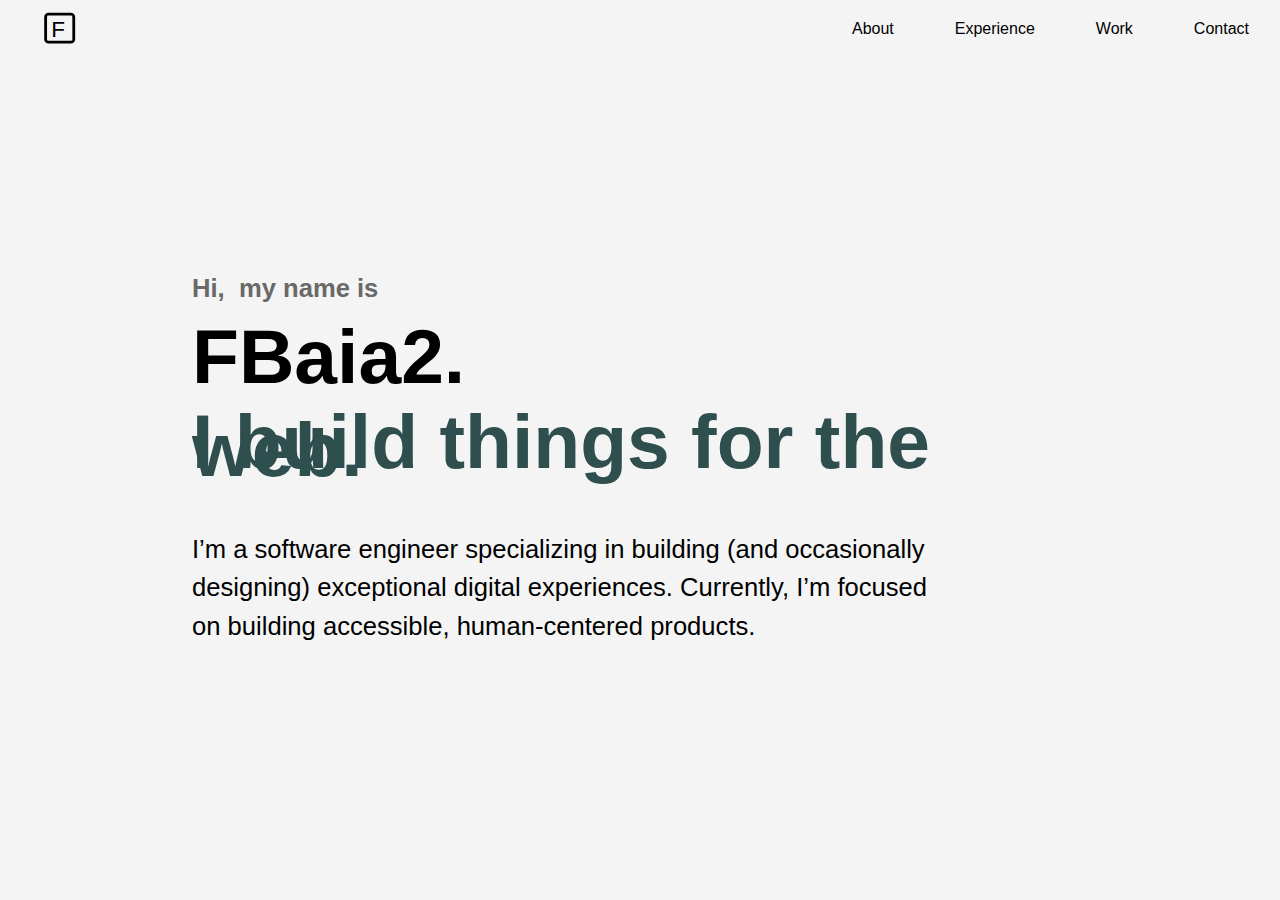
==== index.html @ d14aeaf5 "progress" ====
<!DOCTYPE html>
<html lang="en">
<head>
    <meta charset="UTF-8">
    <meta http-equiv="X-UA-Compatible" content="IE=edge">
    <meta name="viewport" content="width=device-width, initial-scale=1.0">
    <link rel="stylesheet" href="styles.css">
    <link rel="stylesheet" href="nav.css">
    <script src="script.js"></script>
    <title>Document</title>
</head>
<body>
    <header class="header">
        <a href="" class="logo"> <a href="index.html">
    <svg id="m2" xmlns="http://www.w3.org/2000/svg" width="45px" viewBox="0 0 16 16"
    onmouseover="changeColor()" onmouseout="returnColor()">
        <defs>
                <mask id="m1">
        </defs>
        <rect stroke="black" stroke-width="1" fill="none" x="2" y="5"
        width="10" height="10" rx="1"/>
        <text x="4" y="13" font-family="'Franklin Gothic Medium', 'Arial Narrow', Arial, sans-serif " font-size="8" fill="black"> F </text>
            </svg>
        </a></a>
        <input class="menu-btn" type="checkbox" id="menu-btn" />
        <label class="menu-icon" for="menu-btn"><span class="navicon"></span></label>
        <ul class="menu">
        <li><a href="#About">About</a></li>
        <li><a href="#Experience">Experience</a></li>
        <li><a href="#Work">Work</a></li>
        <li><a href="#contact">Contact</a></li>
        </ul>
    </header>



    

        <div class="container">

    <h1>Hi,&nbsp my name is</h1>


    <h2>FBaia2.</h1>


    <h3>I build things for the web.</h1>

        <p>I’m a software engineer specializing in building (and occasionally designing) 
        exceptional digital experiences. Currently,
        I’m focused on building accessible, human-centered products.</p>
</div>

</body>
</html>
---- styles.css ----
* {
    font-family: 'Franklin Gothic Medium', 'Arial Narrow', Arial, sans-serif ;
}

body {
    background-color:none;
}


.container {
padding-top: 30vh;
max-width:70vw;
margin-inline: auto;
line-height: 0.1;

color: black;  
}

p {
    line-height: 1.5;
    font-size: 15px;
    max-width: 750px;
}

h1 {
    font-size: 2vw;
    color: DimGray;
}
h2,h3 {
    font-size: 6vw;
}
h3{
    color: DarkSlateGray;
}



@media screen and (max-width: 500px) {

    h2,h3 {
    
    font-size: 30px;
    
    
    };
}
@media screen and (max-width: 500px) {

    h1 {
    
    font-size: 10px;
    
    
    };
}


@media screen and (max-width: 500px) {

    .container {
    
        line-height: 0.8;
    
    
    };
}

@media screen and (min-width: 750px) {

    p {
    
        font-size: 2vw;
    
    
    };
}
---- nav.css ----
/* nav */

body {
    margin: 0;
    font-family: Helvetica, sans-serif;
    background-color: #f4f4f4;
  }
  
  a {
    color: #000;
  }
  
  /* header */
  
  .header {
    background-color:#f4f4f4;
    
    position: fixed;
    width: 100%;
    z-index: 3;
  }
  
  .header ul {
    margin: 0;
    padding: 0;
    list-style: none;
    overflow: hidden;
    
  }
  
  .header li a {
    display: block;
    padding: 20px 20px;
    border-right: 1px solid #f4f4f4;
    text-decoration: none;
  }
  
  .header li a:hover,
  .header .menu-btn:hover {
    background-color: #f4f4f4;
  }
  
  .header .logo {
    display: block;
    float: left;
    font-size: 2em;
    padding: 10px 20px;
    text-decoration: none;
  }
  
  /* menu */
  
  .header .menu {
    clear: both;
    max-height: 0;
    transition: max-height .2s ease-out;
  }
  
  /* menu icon */
  
  .header .menu-icon {
    cursor: pointer;
    display: inline-block;
    float: right;
    padding: 28px 20px;
    position: relative;
    user-select: none;
  }
  
  .header .menu-icon .navicon {
    background: #333;
    display: block;
    height: 2px;
    position: relative;
    transition: 0.2s ease-out;
    width: 18px;
  }
  
  .header .menu-icon .navicon:before,
  .header .menu-icon .navicon:after {
    background: #333;
    content: '';
    display: block;
    height: 100%;
    position: absolute;
    transition: all .2s ease-out;
    width: 100%;
  }
  
  .header .menu-icon .navicon:before {
    top: 5px;
  }
  
  .header .menu-icon .navicon:after {
    top: -5px;
  }
  
  /* menu btn */
  
  .header .menu-btn {
    display: none;
  }
  
  .header .menu-btn:checked ~ .menu {
    max-height: 240px;
  }
  
  .header .menu-btn:checked ~ .menu-icon .navicon {
    background: transparent;
  }
  
  .header .menu-btn:checked ~ .menu-icon .navicon:before {
    transform: rotate(-45deg);
  }
  
  .header .menu-btn:checked ~ .menu-icon .navicon:after {
    transform: rotate(45deg);
  }
  
  .header .menu-btn:checked ~ .menu-icon:not(.steps) .navicon:before,
  .header .menu-btn:checked ~ .menu-icon:not(.steps) .navicon:after {
    top: 0;
  }
  
  /* 48em = 768px */
  
  @media (min-width: 48em) {
    .header li {
      float: left;
    }
    .header li a {
      padding: 20px 30px;
    }
    .header .menu {
      clear: none;
      float: right;
      max-height: none;
    }
    .header .menu-icon {
      display: none;
    }
  }
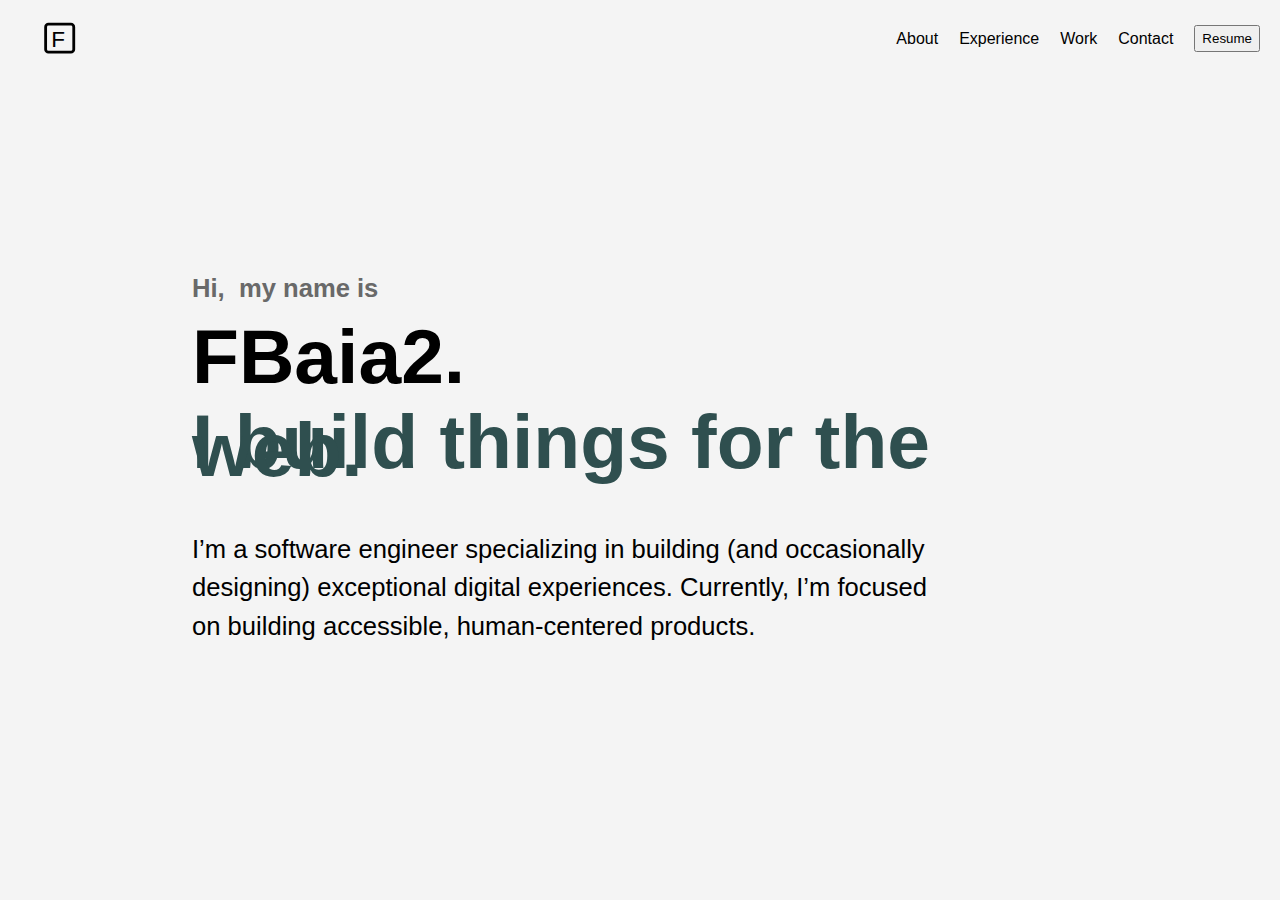
==== commit 09872a17: "progress" ====
--- a/index.html
+++ b/index.html
@@ -29,6 +29,7 @@
         <li><a href="#Experience">Experience</a></li>
         <li><a href="#Work">Work</a></li>
         <li><a href="#contact">Contact</a></li>
+        <button class="btn">Resume</button>
         </ul>
     </header>
 
--- a/styles.css
+++ b/styles.css
@@ -33,7 +33,18 @@
     color: DarkSlateGray;
 }
 
+svg {
+    margin-top: 10px;
+}
 
+.btn {
+    padding-top: 4px;
+    padding-bottom: 4px;
+    margin-top: 25px;
+    margin-right: 20px;
+    margin-left: 10px;
+    
+}
 
 @media screen and (max-width: 500px) {
 
--- a/nav.css
+++ b/nav.css
@@ -129,7 +129,7 @@
       float: left;
     }
     .header li a {
-      padding: 20px 30px;
+      padding: 30px 10px;
     }
     .header .menu {
       clear: none;
@@ -140,4 +140,3 @@
       display: none;
     }
   }
-  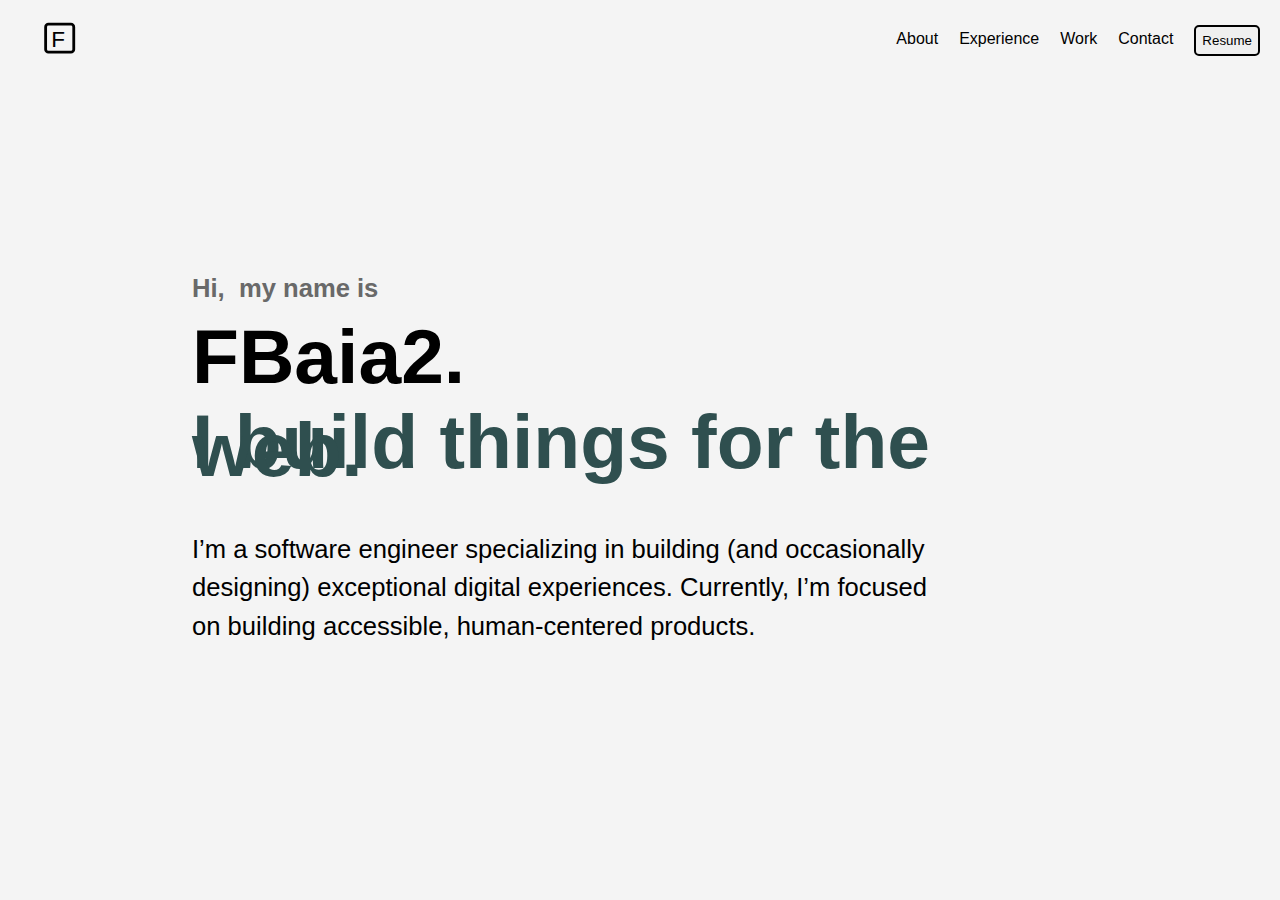
==== commit 34cfbaca: "progress" ====
--- a/index.html
+++ b/index.html
@@ -29,7 +29,9 @@
         <li><a href="#Experience">Experience</a></li>
         <li><a href="#Work">Work</a></li>
         <li><a href="#contact">Contact</a></li>
+        <a href="www.resum">
         <button class="btn">Resume</button>
+    </a>
         </ul>
     </header>
 
--- a/styles.css
+++ b/styles.css
@@ -38,14 +38,21 @@
 }
 
 .btn {
-    padding-top: 4px;
-    padding-bottom: 4px;
+    padding-top: 6px;
+    padding-bottom: 6px;
     margin-top: 25px;
     margin-right: 20px;
     margin-left: 10px;
+    border: 2px solid black;
+    border-radius: 5px;
+}
+
+.btn:hover {
+
+    background-color:rgba(47,79,79, 0.6);
+        transition: 0.7s;
     
 }
-
 @media screen and (max-width: 500px) {
 
     h2,h3 {
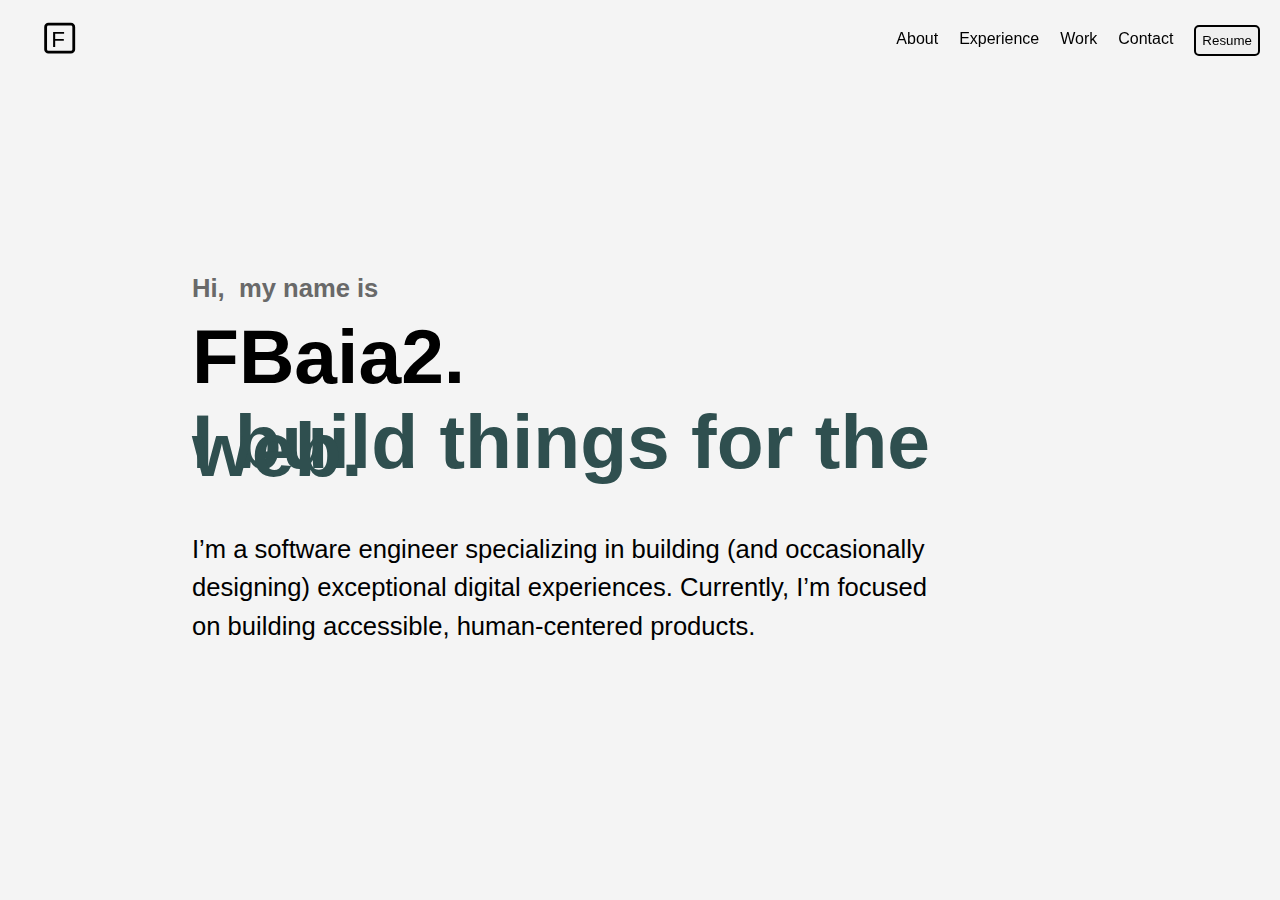
==== commit 6e42a3e4: "implemented resume btn" ====
--- a/index.html
+++ b/index.html
@@ -25,11 +25,11 @@
         <input class="menu-btn" type="checkbox" id="menu-btn" />
         <label class="menu-icon" for="menu-btn"><span class="navicon"></span></label>
         <ul class="menu">
-        <li><a href="#About">About</a></li>
-        <li><a href="#Experience">Experience</a></li>
-        <li><a href="#Work">Work</a></li>
-        <li><a href="#contact">Contact</a></li>
-        <a href="www.resum">
+        <li class="li1"><a href="#About">About</a></li>
+        <li class="li2"><a href="#Experience">Experience</a></li>
+        <li class="li3"><a href="#Work">Work</a></li>
+        <li class="li4"><a href="#contact">Contact</a></li>
+        <a href="index.html">
         <button class="btn">Resume</button>
     </a>
         </ul>
--- a/nav.css
+++ b/nav.css
@@ -1,5 +1,9 @@
 /* nav */
 
+a:hover {
+  color:  DarkSlateGray;
+  transition-delay: 100ms;
+}
 body {
     margin: 0;
     font-family: Helvetica, sans-serif;
@@ -13,11 +17,11 @@
   /* header */
   
   .header {
-    background-color:#f4f4f4;
-    
+    background-color:rgba(244, 244, 244, 0.8);
     position: fixed;
     width: 100%;
     z-index: 3;
+    backdrop-filter: blur(10px);
   }
   
   .header ul {
@@ -35,10 +39,7 @@
     text-decoration: none;
   }
   
-  .header li a:hover,
-  .header .menu-btn:hover {
-    background-color: #f4f4f4;
-  }
+  
   
   .header .logo {
     display: block;
@@ -68,7 +69,7 @@
   }
   
   .header .menu-icon .navicon {
-    background: #333;
+    background: black;
     display: block;
     height: 2px;
     position: relative;
@@ -78,7 +79,7 @@
   
   .header .menu-icon .navicon:before,
   .header .menu-icon .navicon:after {
-    background: #333;
+    background: black;
     content: '';
     display: block;
     height: 100%;
@@ -102,7 +103,7 @@
   }
   
   .header .menu-btn:checked ~ .menu {
-    max-height: 240px;
+    max-height: 300px;
   }
   
   .header .menu-btn:checked ~ .menu-icon .navicon {
@@ -115,6 +116,7 @@
   
   .header .menu-btn:checked ~ .menu-icon .navicon:after {
     transform: rotate(45deg);
+    
   }
   
   .header .menu-btn:checked ~ .menu-icon:not(.steps) .navicon:before,
@@ -140,3 +142,4 @@
       display: none;
     }
   }
+
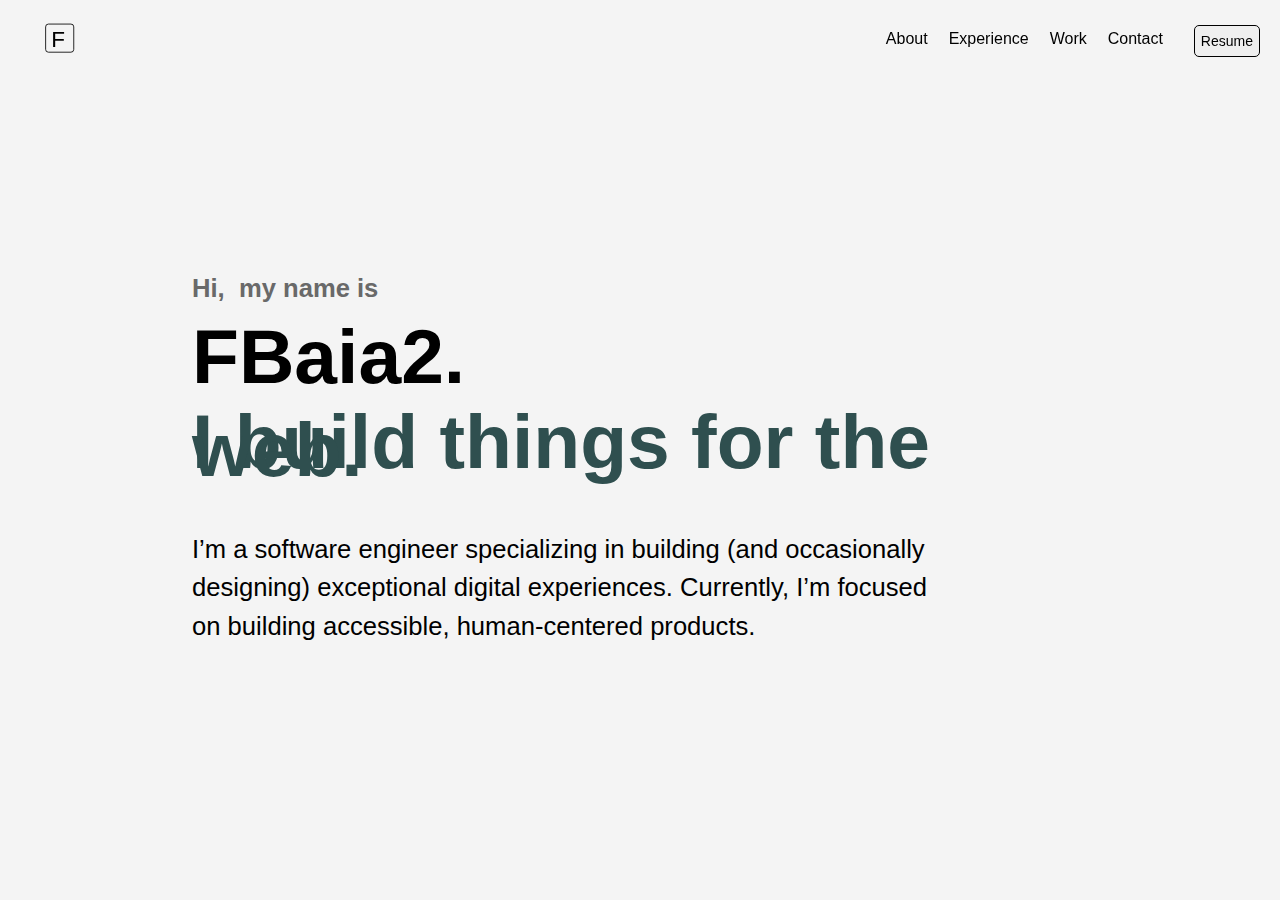
==== commit e69d64b1: "progress" ====
--- a/index.html
+++ b/index.html
@@ -17,7 +17,7 @@
         <defs>
                 <mask id="m1">
         </defs>
-        <rect stroke="black" stroke-width="1" fill="none" x="2" y="5"
+        <rect stroke="black" stroke-width="0.3" fill="none" x="2" y="5"
         width="10" height="10" rx="1"/>
         <text x="4" y="13" font-family="'Franklin Gothic Medium', 'Arial Narrow', Arial, sans-serif " font-size="8" fill="black"> F </text>
             </svg>
--- a/styles.css
+++ b/styles.css
@@ -38,19 +38,20 @@
 }
 
 .btn {
-    padding-top: 6px;
-    padding-bottom: 6px;
+    padding-top: 7px;
+    padding-bottom: 7px;
     margin-top: 25px;
     margin-right: 20px;
-    margin-left: 10px;
-    border: 2px solid black;
+    margin-left: 20px;
+    border: 1px solid black;
     border-radius: 5px;
+    font-size: 14px;;
 }
 
 .btn:hover {
 
     background-color:rgba(47,79,79, 0.6);
-        transition: 0.7s;
+        transition: 0.4s;
     
 }
 @media screen and (max-width: 500px) {
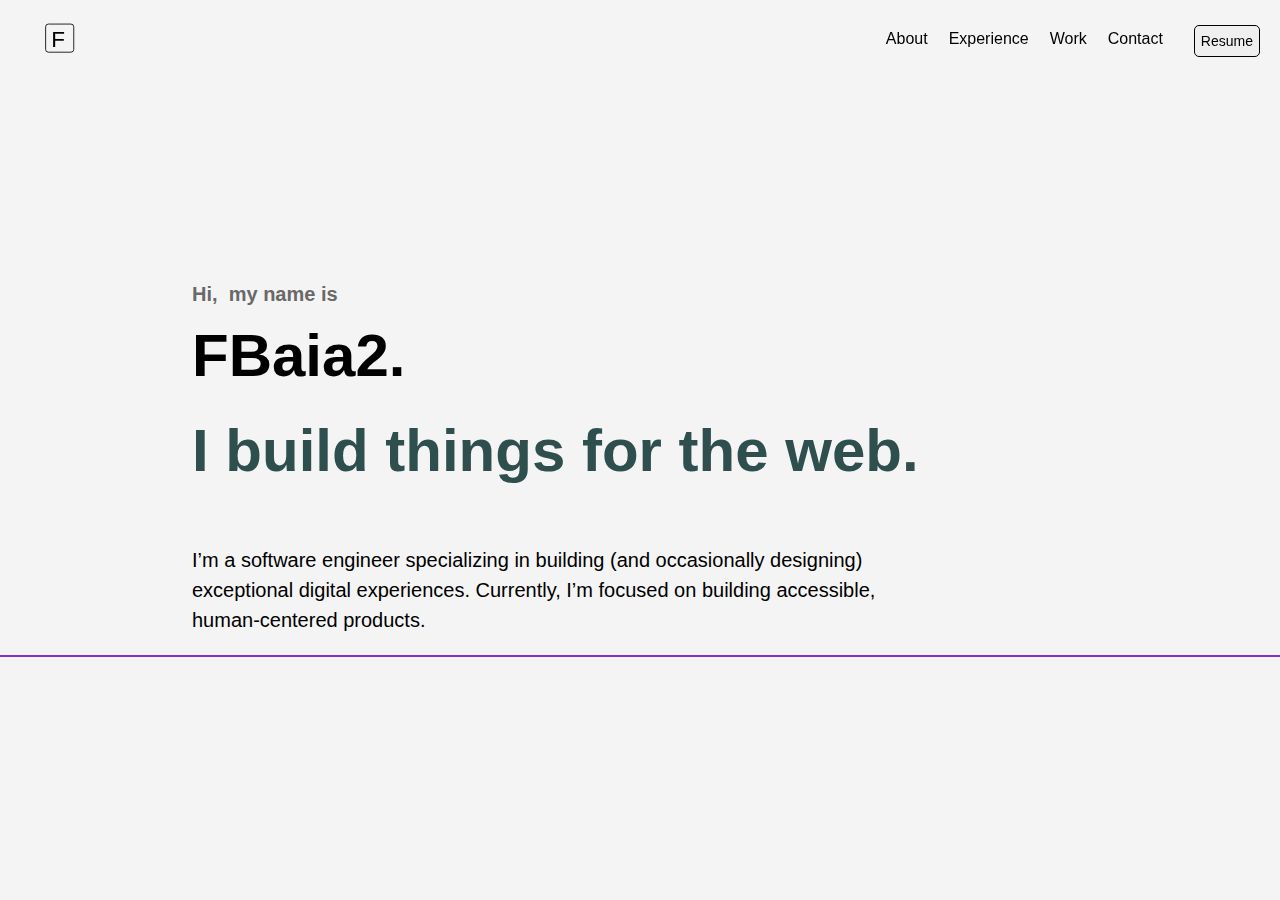
==== commit 6017e6d4: "progress" ====
--- a/index.html
+++ b/index.html
@@ -53,6 +53,9 @@
         exceptional digital experiences. Currently,
         I’m focused on building accessible, human-centered products.</p>
 </div>
+<div class="container2">
+
+</div>
 
 </body>
 </html>--- a/styles.css
+++ b/styles.css
@@ -11,7 +11,7 @@
 padding-top: 30vh;
 max-width:70vw;
 margin-inline: auto;
-line-height: 0.1;
+
 
 color: black;  
 }
@@ -28,6 +28,10 @@
 }
 h2,h3 {
     font-size: 6vw;
+    
+}
+h2 {
+    line-height: 0px;
 }
 h3{
     color: DarkSlateGray;
@@ -54,6 +58,21 @@
         transition: 0.4s;
     
 }
+
+.container2 {
+    border: 1px solid blueviolet;
+}
+/*  */
+@media screen and (min-width: 500px) {
+
+    h2,h3 {
+    
+    font-size: 60px;
+    
+    
+    };
+}
+
 @media screen and (max-width: 500px) {
 
     h2,h3 {
@@ -63,11 +82,21 @@
     
     };
 }
+/*  */
 @media screen and (max-width: 500px) {
 
     h1 {
     
     font-size: 10px;
+    
+    
+    };
+}
+@media screen and (min-width: 500px) {
+
+    h1 {
+    
+    font-size: 20px;
     
     
     };
@@ -84,11 +113,21 @@
     };
 }
 
+@media screen and (max-width: 750px) {
+
+    p {
+    
+        font-size: 15px;
+    
+    
+    };
+}
+
 @media screen and (min-width: 750px) {
 
     p {
     
-        font-size: 2vw;
+        font-size: 20px;
     
     
     };
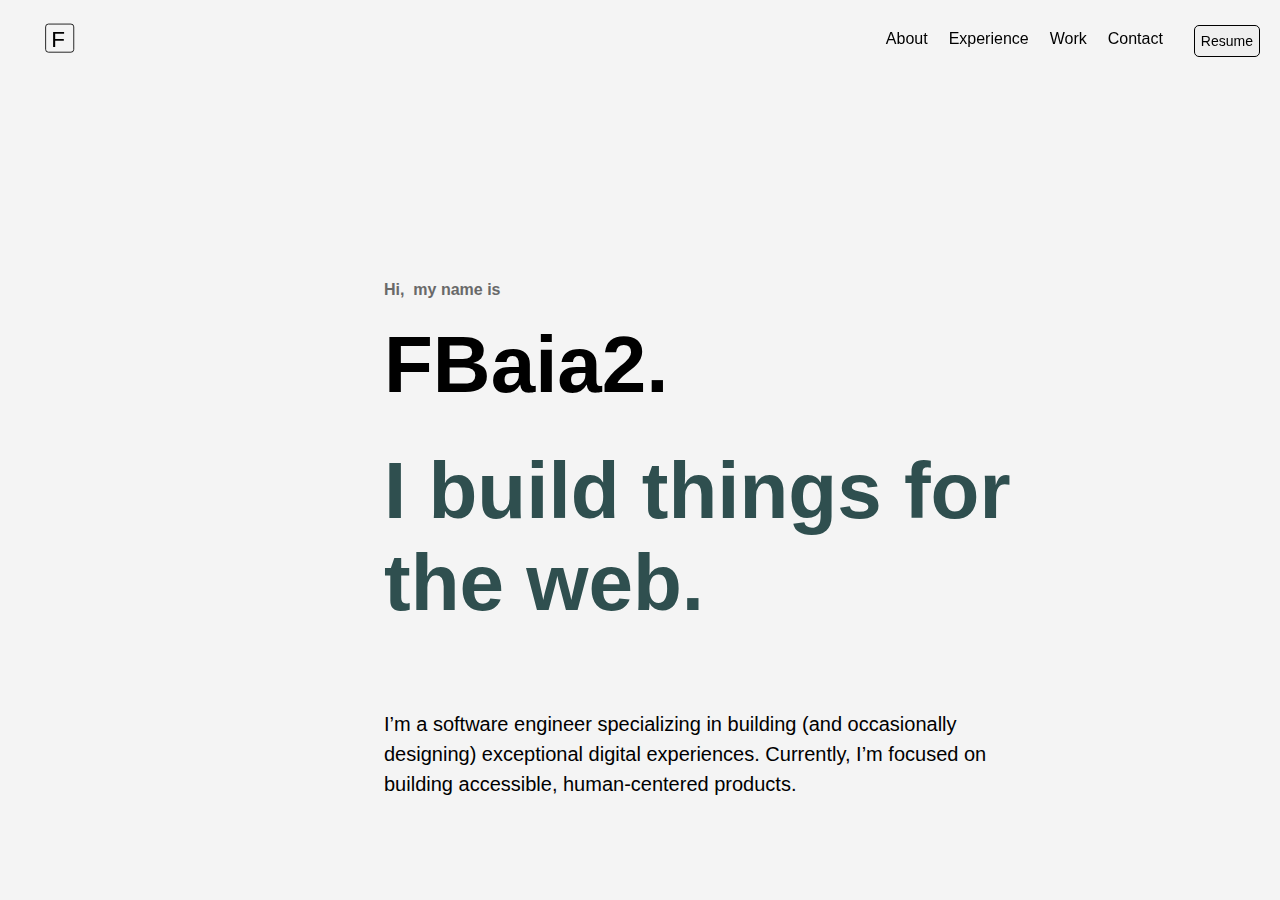
==== commit be8e29d3: "progress" ====
--- a/index.html
+++ b/index.html
@@ -6,7 +6,9 @@
     <meta name="viewport" content="width=device-width, initial-scale=1.0">
     <link rel="stylesheet" href="styles.css">
     <link rel="stylesheet" href="nav.css">
+    <link rel="stylesheet" href="hack.css">
     <script src="script.js"></script>
+    <script src="hack.js"></script>
     <title>Document</title>
 </head>
 <body>
@@ -25,10 +27,10 @@
         <input class="menu-btn" type="checkbox" id="menu-btn" />
         <label class="menu-icon" for="menu-btn"><span class="navicon"></span></label>
         <ul class="menu">
-        <li class="li1"><a href="#About">About</a></li>
-        <li class="li2"><a href="#Experience">Experience</a></li>
-        <li class="li3"><a href="#Work">Work</a></li>
-        <li class="li4"><a href="#contact">Contact</a></li>
+        <li   class="li1"><a href="#About">About</a></li>
+        <li   class="li2"><a href="#Experience">Experience</a></li>
+        <li   class="li3"><a href="#Work">Work</a></li>
+        <li   class="li4"><a href="#contact">Contact</a></li>
         <a href="index.html">
         <button class="btn">Resume</button>
     </a>
@@ -53,9 +55,7 @@
         exceptional digital experiences. Currently,
         I’m focused on building accessible, human-centered products.</p>
 </div>
-<div class="container2">
 
-</div>
 
 </body>
 </html>--- a/styles.css
+++ b/styles.css
@@ -1,5 +1,7 @@
 * {
     font-family: 'Franklin Gothic Medium', 'Arial Narrow', Arial, sans-serif ;
+    
+    
 }
 
 body {
@@ -7,14 +9,7 @@
 }
 
 
-.container {
-padding-top: 30vh;
-max-width:70vw;
-margin-inline: auto;
 
-
-color: black;  
-}
 
 p {
     line-height: 1.5;
@@ -58,22 +53,29 @@
         transition: 0.4s;
     
 }
+.container {
+    padding-top: 30vh;
+    max-width:70vw;
+    margin-inline: auto;
+    margin-left: 30%;
+    margin-right: 20%;
+    
+    color: black;  
+    }
 
-.container2 {
-    border: 1px solid blueviolet;
-}
+
 /*  */
-@media screen and (min-width: 500px) {
+@media screen and (min-width: 768px) {
 
     h2,h3 {
     
-    font-size: 60px;
+    font-size: 80px;
     
     
     };
 }
 
-@media screen and (max-width: 500px) {
+@media screen and (max-width: 768px) {
 
     h2,h3 {
     
@@ -83,7 +85,7 @@
     };
 }
 /*  */
-@media screen and (max-width: 500px) {
+@media screen and (max-width: 768px) {
 
     h1 {
     
@@ -92,18 +94,18 @@
     
     };
 }
-@media screen and (min-width: 500px) {
+@media screen and (min-width: 768px) {
 
     h1 {
     
-    font-size: 20px;
+    font-size: 16px;
     
     
     };
 }
 
 
-@media screen and (max-width: 500px) {
+@media screen and (max-width: 768px) {
 
     .container {
     
@@ -113,7 +115,7 @@
     };
 }
 
-@media screen and (max-width: 750px) {
+@media screen and (max-width: 768px) {
 
     p {
     
@@ -123,7 +125,7 @@
     };
 }
 
-@media screen and (min-width: 750px) {
+@media screen and (min-width: 768px) {
 
     p {
     
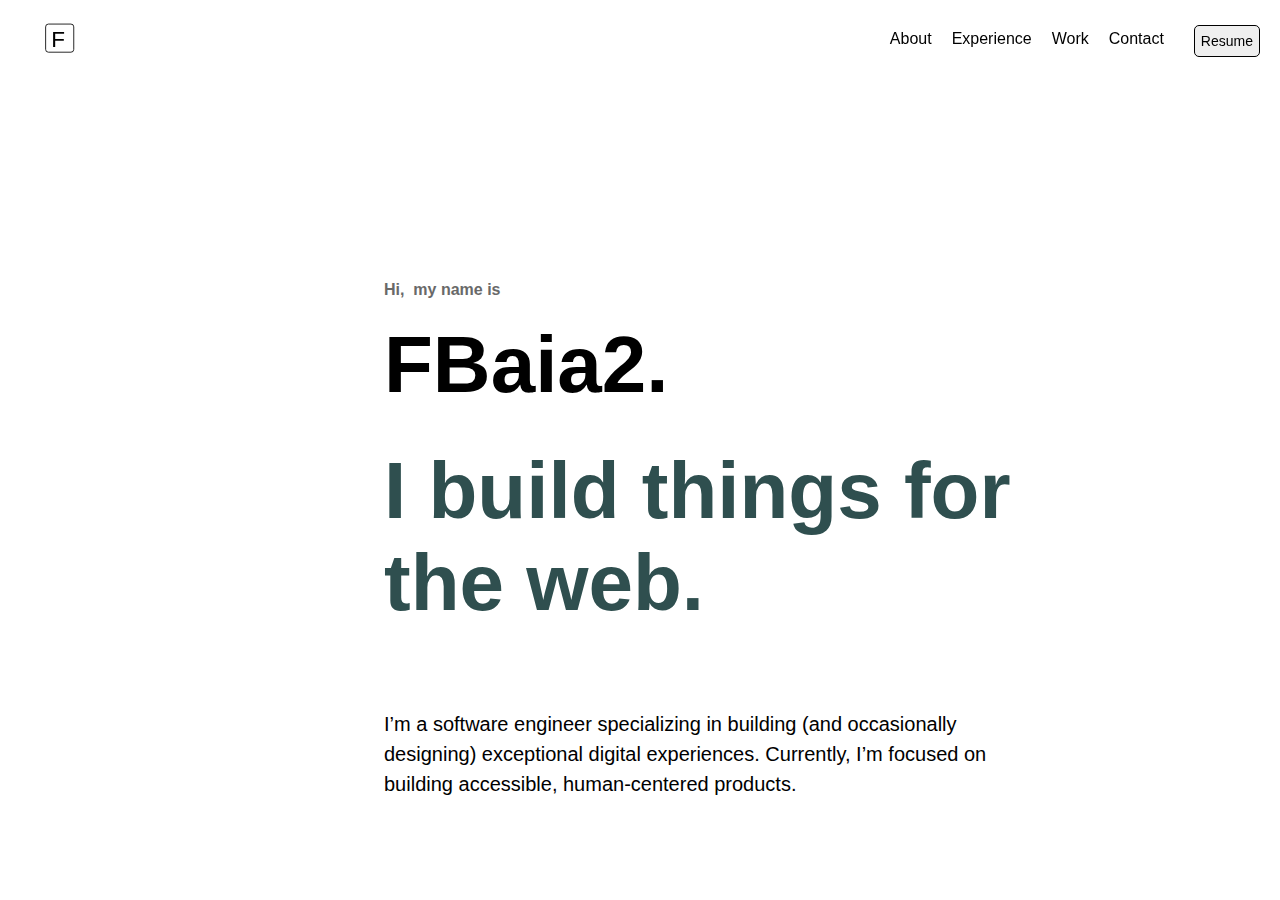
==== commit d44dbaae: "git test" ====
--- a/index.html
+++ b/index.html
@@ -6,9 +6,10 @@
     <meta name="viewport" content="width=device-width, initial-scale=1.0">
     <link rel="stylesheet" href="styles.css">
     <link rel="stylesheet" href="nav.css">
-    <link rel="stylesheet" href="hack.css">
+    <link rel="stylesheet" href="back.css">
+    
     <script src="script.js"></script>
-    <script src="hack.js"></script>
+    <script src="back.js"></script>
     <title>Document</title>
 </head>
 <body>
@@ -53,8 +54,9 @@
 
         <p>I’m a software engineer specializing in building (and occasionally designing) 
         exceptional digital experiences. Currently,
-        I’m focused on building accessible, human-centered products.</p>
+        I’m    focused on building accessible, human-centered products.</p>
 </div>
+
 
 
 </body>
--- a/styles.css
+++ b/styles.css
@@ -5,7 +5,7 @@
 }
 
 body {
-    background-color:none;
+    
 }
 
 
@@ -139,3 +139,4 @@
 
 
 
+
--- a/nav.css
+++ b/nav.css
@@ -7,7 +7,7 @@
 body {
     margin: 0;
     font-family: Helvetica, sans-serif;
-    background-color: #f4f4f4;
+    
   }
   
   a {
@@ -17,7 +17,7 @@
   /* header */
   
   .header {
-    background-color:rgba(244, 244, 244, 0.8);
+    
     position: fixed;
     width: 100%;
     z-index: 3;
@@ -35,7 +35,7 @@
   .header li a {
     display: block;
     padding: 20px 20px;
-    border-right: 1px solid #f4f4f4;
+    
     text-decoration: none;
   }
   
